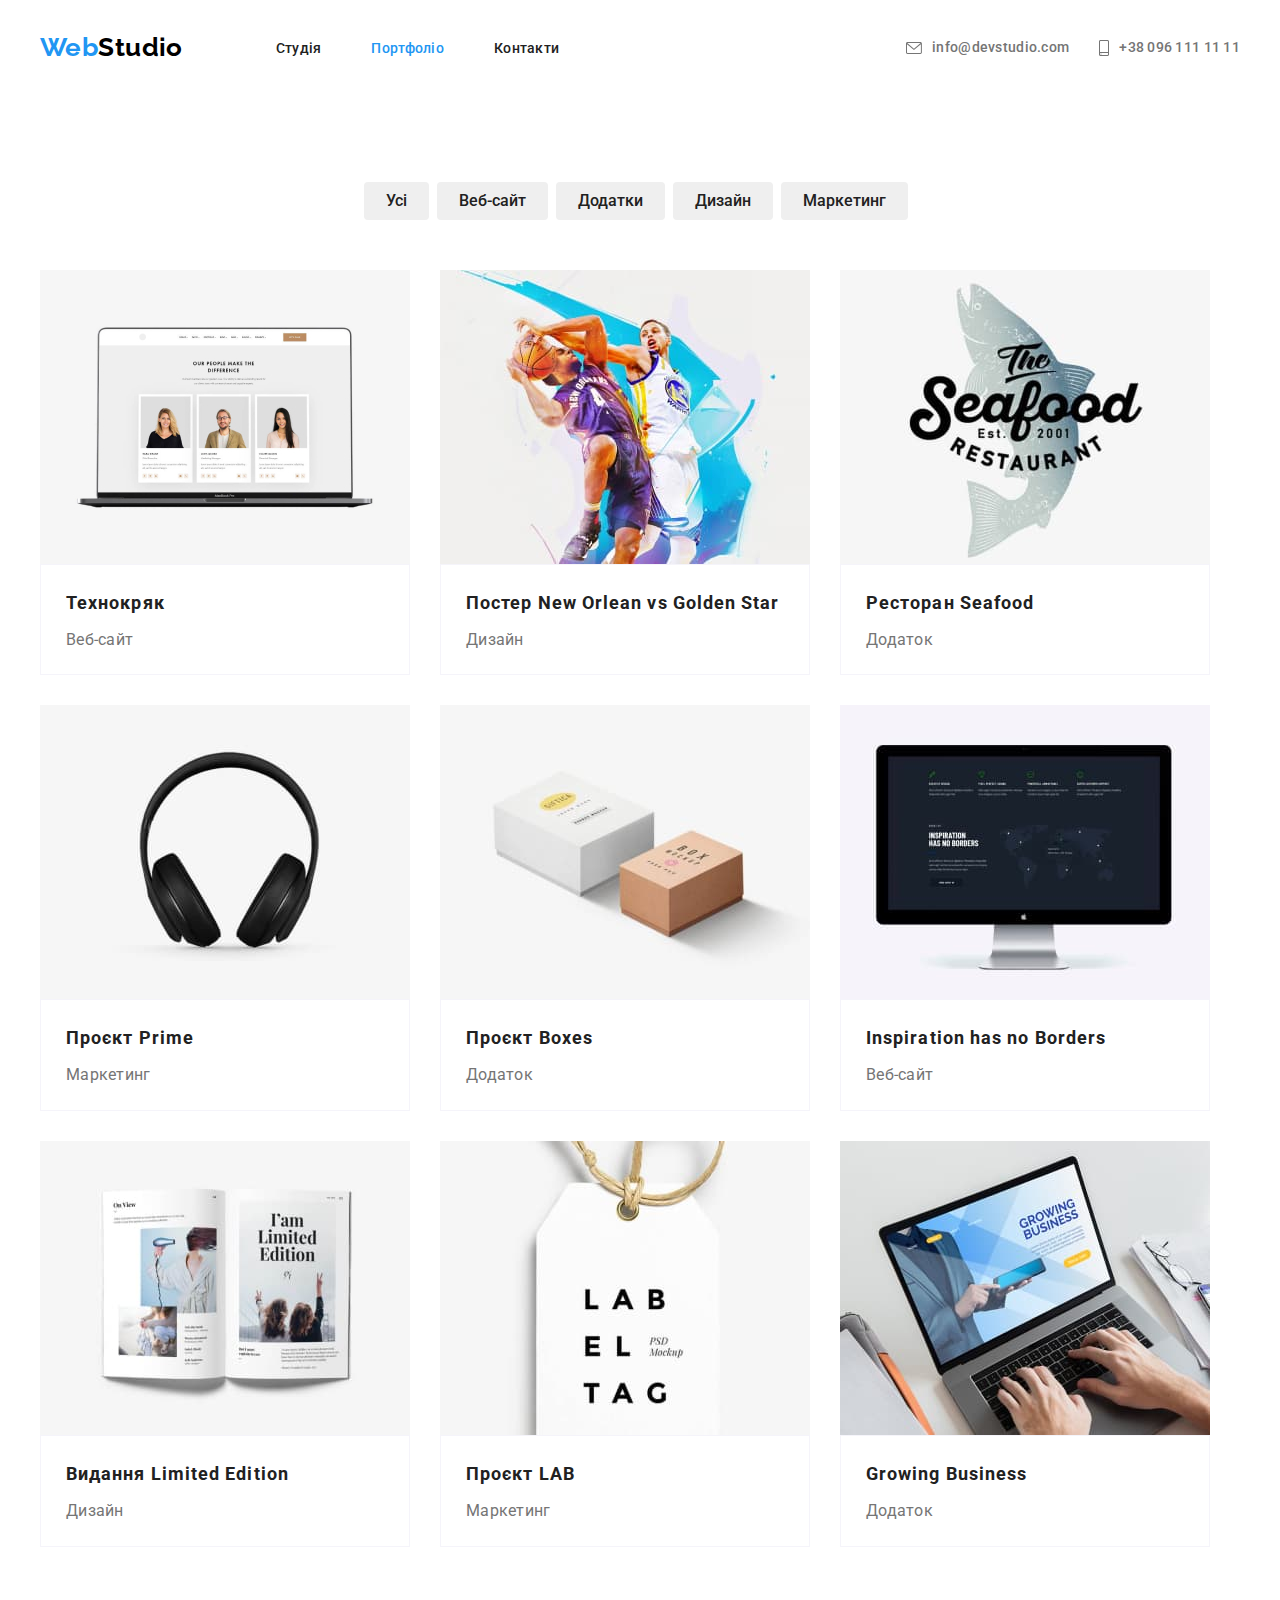
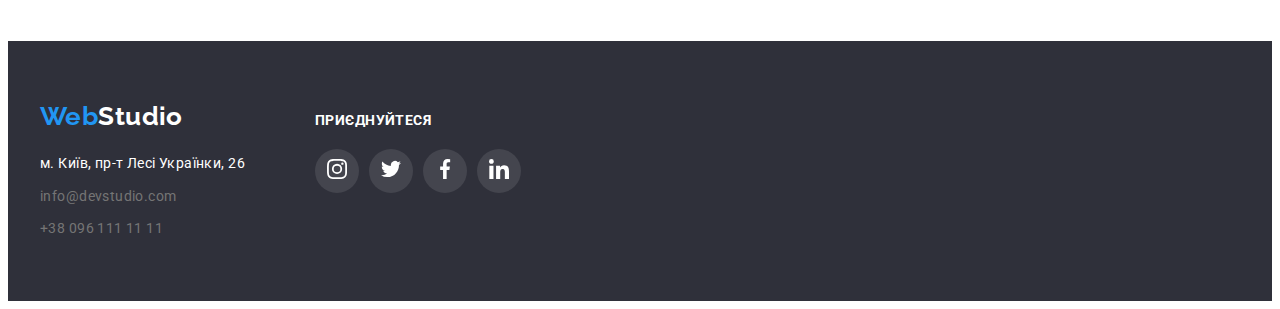
==== portfolio.html @ eb74b0ce "Initial commit" ====
<!DOCTYPE html>
<html lang="uk">
  <head>
    <meta charset="UTF-8" />
    <meta http-equiv="X-UA-Compatible" content="IE=edge" />
    <meta name="viewport" content="width=device-width, initial-scale=1.0" />
    <title>WebStudio</title>
    <link rel="preconnect" href="https://fonts.googleapis.com" />
    <link rel="preconnect" href="https://fonts.gstatic.com" crossorigin />
    <link
      href="https://fonts.googleapis.com/css2?family=Raleway:ital,wght@0,500;0,700;1,400&family=Roboto:wght@400;500;700&display=swap"
      rel="stylesheet"
    />
    <link
      rel="stylesheet"
      href="https://cdnjs.cloudflare.com/ajax/libs/modern-normalize/1.1.0/modern-normalize.min.css"
      integrity="sha512-wpPYUAdjBVSE4KJnH1VR1HeZfpl1ub8YT/NKx4PuQ5NmX2tKuGu6U/JRp5y+Y8XG2tV+wKQpNHVUX03MfMFn9Q=="
      crossorigin="anonymous"
      referrerpolicy="no-referrer"
    />
    <link rel="stylesheet" href="./css/style.css" />
  </head>
  <body>
    <!--SiteBar-->
    <header>
      <div class="header-container container">
        <a class="logo list" lang="en" href="/"
          ><span class="logoweb">Web</span>Studio</a
        >
        <nav>
          <ul class="heder-list list">
            <li>
              <a class="item link " href="./index.html">Студія</a>
            </li>
            <li>
              <a class="item link active" href="./portfolio.html">Портфоліо</a>
            </li>
            <li><a class="item link" href="/">Контакти</a></li>
          </ul>
        </nav>
        <div class="heder-list-con">
          <ul class="adres-headerr list">
            <li>
              <a class="list item" href="mailto:info@devstudio.com"
              >info@devstudio.com
              <svg class="icon-svg" width="16" height="12">
                <use
                  class="icon-posta"
                  href="./images/symbol-defs.svg#icon-envelope"
                ></use>
              </svg>
             </a>
            </li>
            <li>
              <a class="list item" href="tel:+380961111111"
              >+38 096 111 11 11
              <svg class="icon-svg" width="10" height="16">
                <use
                  class="icon-posta"
                  href="./images/symbol-defs.svg#icon-smartphone"
                ></use>
              </svg>
             </a
              >
            </li>
          </ul>
        </div>
      </div>
    </header>

    <!--All info + filtr-->

    <main>
      <section class=" section">
        <div class="container">
          <h1 class="filtr">filtr</h1>
          <ul class="button filtr-flex list">
            <li>
              <button class="botton-filtr" type="button">Усі</button>
            </li>
            <li>
              <button class="botton-filtr" type="button">Веб-сайт</button>
            </li>
            <li>
              <button class="botton-filtr" type="button">Додатки</button>
            </li>
            <li>
              <button class="botton-filtr" type="button">Дизайн</button>
            </li>
            <li>
              <button class="botton-filtr" type="button">Маркетинг</button>
            </li>
            </ul>
            </div>
            <!--Info block-->

            <div class="container">
              <ul class="menu card-set list">
                <li class="items">
                  <a class="link shadow" href="">
                      <img
                        src="./images/page2/page8.jpg"
                        alt="laptop"
                        width="370"
                        height="295"
                      />
                      <div class="text-div">
                        <h2 class="menu-h2">Технокряк</h2>
                        <p class="menu-p">Веб-сайт</p>
                </div>
              </a>
                </li>
                <li class="items ">
                  <a class="link shadow" href="">
                      <img
                        src="./images/page2/page1.jpg"
                        alt="bascetbal"
                        width="370"
                        height="295"
                      />
                      <div class="text-div">
                        <h2 class="menu-h2">
                          Постер New Orlean vs Golden Star
                        </h2>
                        <p class="menu-p">Дизайн</p>
                      </div>
                  </a>
                </li>
                <li class=" items">
                  <a class="link shadow" href="">
                      <img
                        src="./images/page2/page2.jpg"
                        alt="fishpage"
                        width="370"
                        height="295"
                      />
                      <div class="text-div">
                        <h2 class="menu-h2">Ресторан Seafood</h2>
                        <p class="menu-p">Додаток</p>
                      </div>
                  </a>
                </li>
                <li class=" items">

                  <a class="link shadow" href="">
                      <img
                        src="./images/page2/page3.jpg"
                        alt="lsten"
                        width="370"
                        height="295"
                      />
                      <div class="text-div">
                        <h2 class="menu-h2">Проєкт Prime</h2>
                        <p class="menu-p">Маркетинг</p>
                      </div>
                  </a>
                </li>
                <li class=" items">
                  <a class="link shadow" href="">
                      <img
                        src="./images/page2/page4.jpg"
                        alt="box"
                        width="370"
                        height="295"
                      />
                      <div class="text-div">
                        <h2 class="menu-h2">Проєкт Boxes</h2>
                        <p class="menu-p">Додаток</p>
                      </div>
                  </a>
                </li>
                <li class=" items">
                  <a class="link shadow" href="">
                      <img
                        src="./images/page2/page9.jpg"
                        alt="imac"
                        width="370"
                        height="295"
                      />
                      <div class="text-div">
                        <h2 class="menu-h2">Inspiration has no Borders</h2>
                        <p class="menu-p">Веб-сайт</p>
                      </div>
                  </a>
                </li>
                <li class=" items">
                  <a class="link shadow" href="">
                      <img
                        src="./images/page2/page5.jpg"
                        alt="book"
                        width="370"
                        height="295"
                      />
                      <div class="text-div">
                        <h2 class="menu-h2">Видання Limited Edition</h2>
                        <p class="menu-p">Дизайн</p>
                      </div>
                  </a>
                </li>
                <li class=" items">
                  <a class="link shadow" href="">
                      <img
                        src="./images/page2/page6.jpg"
                        alt="sale"
                        width="370"
                        height="295"
                      />
                      <div class="text-div">
                        <h2 class="menu-h2">Проєкт LAB</h2>
                        <p class="menu-p">Маркетинг</p>
                      </div>
                  </a>
                </li>
                <li class=" items">
                  <a class="link shadow" href="">
                      <img
                        src="./images/page2/page7.jpg"
                        alt="deloper"
                        width="370"
                        height="295"
                      />
                      <div class="text-div">
                        <h2 class="menu-h2">Growing Business</h2>
                        <p class="menu-p">Додаток</p>
                      </div>
                  </a>
                </li>
              </ul>
        </div>
      </section>
    </main>

    <!--adress footer-->

    <footer class="footer-all">
      <div class="container position-icon">
        <div class="fail">
          <a class="logo-footer list" lang="en" href="/">
          <span class="logoweb">Web</span>Studio</a>
          <address class="addres">
          <ul class="addres-ul list">
            <li>
              <a class="str list" href="https://goo.gl/maps/yThBwbWwu9JTvZc1A"
                >м. Київ, пр-т Лесі Українки, 26</a
              >
            </li>
            <li>
              <a class="adres-footer list" href="mailto:info@devstudio.com"
                >info@devstudio.com</a
              >
            </li>
            <li>
              <a class="adres-footer list" href="tel:+380961111111"
                >+38 096 111 11 11</a
              >
            </li>
            </ul>
      </address>
    </div>
          <div class="footer-icon">
            <p>ПРИЄДНУЙТЕСЯ</p>
            <ul class="icon-ul-f">
              <li class="icon-li-f">
                <a
                  class="icon-delp"
                  href=""
                  target="_blank"
                  rel="noopener noreferrer"
                  aria-label="instagram"
                >
                  <svg class="icon-soc-f" width="20" height="20">
                    <use
                      class="con"
                      href="./images/symbol-defs.svg#icon-instagram"
                    ></use>
                  </svg>
                </a>
              </li>
              <li class="icon-li-f">
                <a
                  class="icon-delp"
                  href=""
                  target="_blank"
                  rel="noopener noreferrer"
                  aria-label="instagram"
                >
                  <svg class="icon-soc-f" width="20" height="20">
                    <use
                      class="con"
                      href="./images/symbol-defs.svg#icon-twitter"
                    ></use>
                  </svg>
                </a>
              </li>
              <li class="icon-li-f">
                <a
                  class="icon-delp"
                  href=""
                  target="_blank"
                  rel="noopener noreferrer"
                  aria-label="instagram"
                >
                  <svg class="icon-soc-f" width="20" height="20">
                    <use
                      class="con"
                      href="./images/symbol-defs.svg#icon-facebook"
                    ></use>
                  </svg>
                </a>
              </li>
              <li class="icon-li-f">
                <a
                  class="icon-delp"
                  href=""
                  target="_blank"
                  rel="noopener noreferrer"
                  aria-label="instagram"
                >
                  <svg class="icon-soc-f" width="20" height="20">
                    <use
                      class="con"
                      href="./images/symbol-defs.svg#icon-in"
                    ></use>
                  </svg>
                </a>
              </li>
            </ul>
          </div>
      </div>
    </footer>
  </body>
</html>
---- css/style.css ----
:root {
    --brand-color:#212121;
    --bacraund-color-button:#2196F3;
    --p-color:#757575;
    --hero-white: #ffffff;
    --fon:#2F303A;
    --backraund-usteam: #F5F4FA;
    --icon: #AFB1B8;
    --bord: #ECECEC;
}

/* King tags */
body {
    color: var(--p-color);
    font-family: Roboto, sans-serif;
    letter-spacing: 0.03em;
    font-size: 14px;
    font-style: normal;
}


.section.reset { 
    padding-top: 0;
 } 

.resset-b {
    padding-bottom: 0;
}

.section {
    padding: 94px 0px;
}

.container {
    margin-left: auto;
    margin-right: auto;
    padding-left: 15px;
    padding-right: 15px;
    width: 1200px;
    /* outline: 2px solid tomato;  */
}

.list {
    text-decoration: none;
    list-style: none;
    color: currentColor;
}

/*  Reset */
h1, h2, h3, h4, h5, h6, p, ul {
    margin: 0;
    padding: 0;
}

img {
    display: block;
    max-width: 100%;
    height: auto;

}



/* LogoTipe (logo span) */

.logo {
    color: #000;
    font-family: 'Raleway';
    font-weight: 700;
    font-size: 26px;
    line-height: 1.2;

    margin-right: 93px;
    padding-top: 24px;
    padding-bottom: 25px;
    }

.logoweb {
    color: var(--bacraund-color-button);
}


/* Naw Header */

.header-container {
    display: flex;
    align-items: center;
}

.bord {
    border-bottom: 1px solid var(--bord);
}

.item {
    display: flex;
    padding-top: 32px;
    padding-bottom: 32px;
    gap: 10px;
    flex-direction: row-reverse;
    align-items: center;
}


.heder-list {
    display: flex;
    align-items: center;
    margin-top: 0;
    margin-bottom: 0;
    gap: 50px;
}

.heder-list-con {
    display: flex;
    align-items: center;
    margin-left: auto; 
}

.link {
    color: var(--brand-color);
    text-decoration:none;
    font-weight: 500;
    font-size: 14px;
    line-height: 16px;
    letter-spacing: 0.02em;
}

.active {
    color: var(--bacraund-color-button);
}

/* hover contacts */

.link:focus,
.link:hover {
    color: var(--bacraund-color-button);
}

/* icon nav */

.icon-svg {
    fill: currentColor;
}

/* /hover contacts */

.adres-headerr {
    display: flex;
    color: var(--p-color);
    font-weight: 500;
    line-height: 1.14;
    letter-spacing: 0.02em;
    gap: 30px;
    margin: 0;
    padding: 0;
}

.adres-headerr a:focus,
.adres-headerr a:hover {
    color: var(--bacraund-color-button)
}


/* Hero */

.hero {
    padding-top: 200px;
    padding-bottom: 200px;
    text-align: center;
    max-width: 1600px;
    margin-left: auto;
    margin-right: auto;


      background-image: linear-gradient(
        270deg, 
        rgba(47, 48, 58, 0.4), 
        rgba(47, 48, 58, 0.4)),
        url(../images/hero.jpg);
    background-color: var(--fon); 
    background-size: cover;
    background-position: center; 


}


.hero-text {
    text-transform: uppercase;
    font-style: normal;
    font-weight: 900;
    font-size: 44px;
    line-height: 1.36;
    text-align: center;
    letter-spacing: 0.06em;
    color: var(--hero-white);

    margin-left: auto;
    margin-right: auto;
    width: 696px;
}


/* Button all */

.hero-button {
    font-family: 'Roboto';
    cursor: pointer; 
    background: var(--bacraund-color-button);
    color: var(--hero-white);
    font-weight: 700;
    font-size: 16px;
    line-height: 1.8;

    min-height: 50px;
    border: 0;
    padding: 10px 32px;
    border-radius: 4px;
    box-shadow: 0px 4px 4px rgba(0, 0, 0, 0.15);
    margin-top: 30px;
}

.hero-button:focus,
.hero-button:hover {
    background-color: var(--hero-white);
    color: var(--bacraund-color-button);
}
/*  /Hero button  */



/* Button filtr */

.botton-filtr {
    font-family: 'Roboto';
    font-weight: 500;
    font-size: 16px;
    line-height: 1.6;
    color: var(--brand-color);
    text-align: center;
    border: 0;
    border-radius: 4px;
    display: block;
    padding: 6px 22px;
    margin-right: 8px;
}

.botton-filtr :last-child {
    margin-right: 0;
}


.botton-filtr:focus, 
.botton-filtr:hover {
    cursor: pointer;
    background-color: var(--bacraund-color-button);
    color: var(--hero-white);

    box-shadow: 0px 3px 1px rgba(0, 0, 0, 0.1), 0px 1px 2px rgba(0, 0, 0, 0.08), 0px 2px 2px rgba(0, 0, 0, 0.12);
}

.filtr-flex {
    display: flex;
    justify-content: center;
    flex-wrap: wrap;
    margin-bottom: 50px;
}

/* /Button filtr */

.visually-hidden {
    position: absolute;
    width: 1px;
    height: 1px;
    margin: -1px;
    border: 0;
    padding: 0;
    white-space: nowrap;
    clip-path: inset(100%);
    clip: rect(0 0 0 0);
    overflow: hidden;
  }


/* TEXT MAIN */

.progres {
    display: flex;
    gap: 30px;
}


.icon-us {
    display: flex;
    justify-content: center;
    height: 120px;
    background: #F5F4FA;
    border-radius: 4px; 
    align-items: center;
    margin-bottom: 30px;
}

.size-info {
    font-weight: 700;
    font-size: 14px;
    line-height: 1.4;
    text-transform: uppercase;
    color: var(--brand-color);

    margin-bottom: 10px;
}

.progres p {
    font-size: 14px;
    line-height: 1.7;
    letter-spacing: 0.03em;
    width: 270px;
}

/* Portfolio */

.us-work {
    font-weight: 700;
    font-size: 36px;
    line-height: 1.16;
    text-align: center;
    color: var(--brand-color);
    margin-bottom: 50px;
}



.img-work {
    display: flex;
    gap: 30px;
    margin: 0;
}



.us-team {
    display: flex;
    gap: 30px;
    background-color: var(--backraund-usteam);
}

.d-block > li {
    background-color: var(--hero-white);
    width: 270px;
    box-shadow: 0px 1px 3px rgba(0, 0, 0, 0.12), 0px 1px 1px rgba(0, 0, 0, 0.14), 0px 2px 1px rgba(0, 0, 0, 0.2);
    border-radius: 0px 0px 4px 4px;
}

.delopers {
    font-weight: 500;
    font-size: 16px;
    line-height: 1.18;
    color: var(--brand-color);

    margin-top: 30px;
    text-align: center;
    margin-bottom: 10px;
}

.delopers-p {
    font-size: 16px;
    line-height: 1.9;
    text-align: center;
    margin-bottom: 16px;
}

/* svg us company */
.icon-ul {
    display: flex;
    list-style: none;
    gap: 10px;
    justify-content: center;
    margin-bottom: 30px;
}

.icon-delp {
    color: var(--hero-white);
}


.icon-li:hover .icon-soc {
    fill: currentColor;
}

.icon-li:hover {
    background-color: var(--bacraund-color-button);
    border-radius: 50%;
}

.icon-li {
    display: flex;
    align-items: center;
    justify-content: center;
    width: 44px;
    height: 44px;

}

.icon-soc {
    fill: var(--icon);
}

/* /svg us company */


/* Clients */

.client {
    display: flex;
    list-style: none;
    gap: 30px;
    justify-content: center;
}

.icon-client-li {
    width: 170px;
    height: 92px;
}

.icon-client {
    display: flex;
    justify-content: center;
    align-items: center;
    border: 1px solid #AFB1B8;
    border-radius: 4px;
    width: 100%;
    height: 100%;
    cursor: pointer;
}

/* ico clients */
.icon-client:hover {
    border-color: var(--bacraund-color-button);
}

.icon-client:hover .icon-clt {
    fill: var(--bacraund-color-button);
    border-color: #2196F3;
}

.icon-clt {
    fill: var(--icon);
}



/* Button Filtr */


.botton-filtr {
    cursor: pointer;
}

.filtr {
    position: absolute;
    top: -9999px;
    left: -9999px;
     
}


/* Footer portfolio */

.logo-footer {
    color: var(--hero-white);
    font-family: 'Raleway';
    font-weight: 700;
    font-size: 26px;
    line-height: 1.2;
    height: 31px;
}

.adres-footer {
    color: var(--p-color);
    font-style: normal;
    font-weight: 400;
    font-size: 14px;
    line-height: 1.7;

}

.addres .addres-ul {
    margin-top: 20px;
    padding: 0;
}

.addres-ul li:not(:last-child) {
    margin-bottom: 9px;
}

.addres-ul :hover {
    color: var(--bacraund-color-button);
}

.str {
    color: var(--hero-white);
    font-style:normal;
    font-weight: 400;
    font-size: 14px;
    line-height: 1.7;
}

.footer-all {
    background-color: var(--fon);
    padding-top: 60px;
    padding-bottom: 60px;
}

.footer-icon p {
    font-weight: 700;
    font-size: 14px;
    line-height: 1.14;
    letter-spacing: 0.03em;
    text-transform: uppercase;

    color: var(--hero-white);
}

/* ico footer */

.position-icon {
     display: flex; 
}

.footer-icon {
    margin: 12px 0 0 70px;
}

.icon-ul-f {
    display: flex;
    list-style: none;
    gap: 10px;
    justify-content: center;
    margin-top: 20px;
}

.icon-li-f:hover .icon-soc {
    fill: currentColor;
}

.icon-li-f:hover {
    background-color: var(--bacraund-color-button);
    border-radius: 50%;
}

.icon-li-f {
    display: flex;
    align-items: center;
    justify-content: center;
    width: 44px;
    height: 44px;
    margin-bottom: 30px;
    background: rgba(255, 255, 255, 0.1);
    border-radius: 50%;
}

.icon-soc-f {
    fill: var(--hero-white);
}

/* /ico footer */

/* Cart Box */

.card-set {
    display: flex;
    flex-wrap: wrap;
    margin-bottom: -30px;
  }

 .items {
     /* flex-basis: calc(100% / 3);  */
    margin-right: 30px; 
    margin-bottom: 30px;
}

.items:nth-child(3n) {
    margin-right: 0;
}

.link-items:nth-last-child(-n + 3) {
    margin-bottom: 0;
  }

.shadow:hover {
    display: block;
    border: 1px var(--hero-white);
    border-radius: 4px;
    box-shadow: 0px 1px 1px rgba(0, 0, 0, 0.12), 0px 4px 4px rgba(0, 0, 0, 0.06), 1px 4px 6px rgba(0, 0, 0, 0.16);
} 


.menu-h2 {
    font-style: normal;
    font-weight: 700;
    font-size: 18px;
    line-height: 2; 
    letter-spacing: 0.06em;  
    color: var(--brand-color);

    margin-bottom: 4px;
  }

.menu-p {
    font-family: 'Roboto';
    font-style: normal;
    font-weight: 400;
    font-size: 16px;
    line-height: 1.85;
    color: var(--p-color);
    text-decoration:none;
}

.text-div {
    padding: 20px 25px;
    border: 1px solid var(--backraund-usteam);
    
}
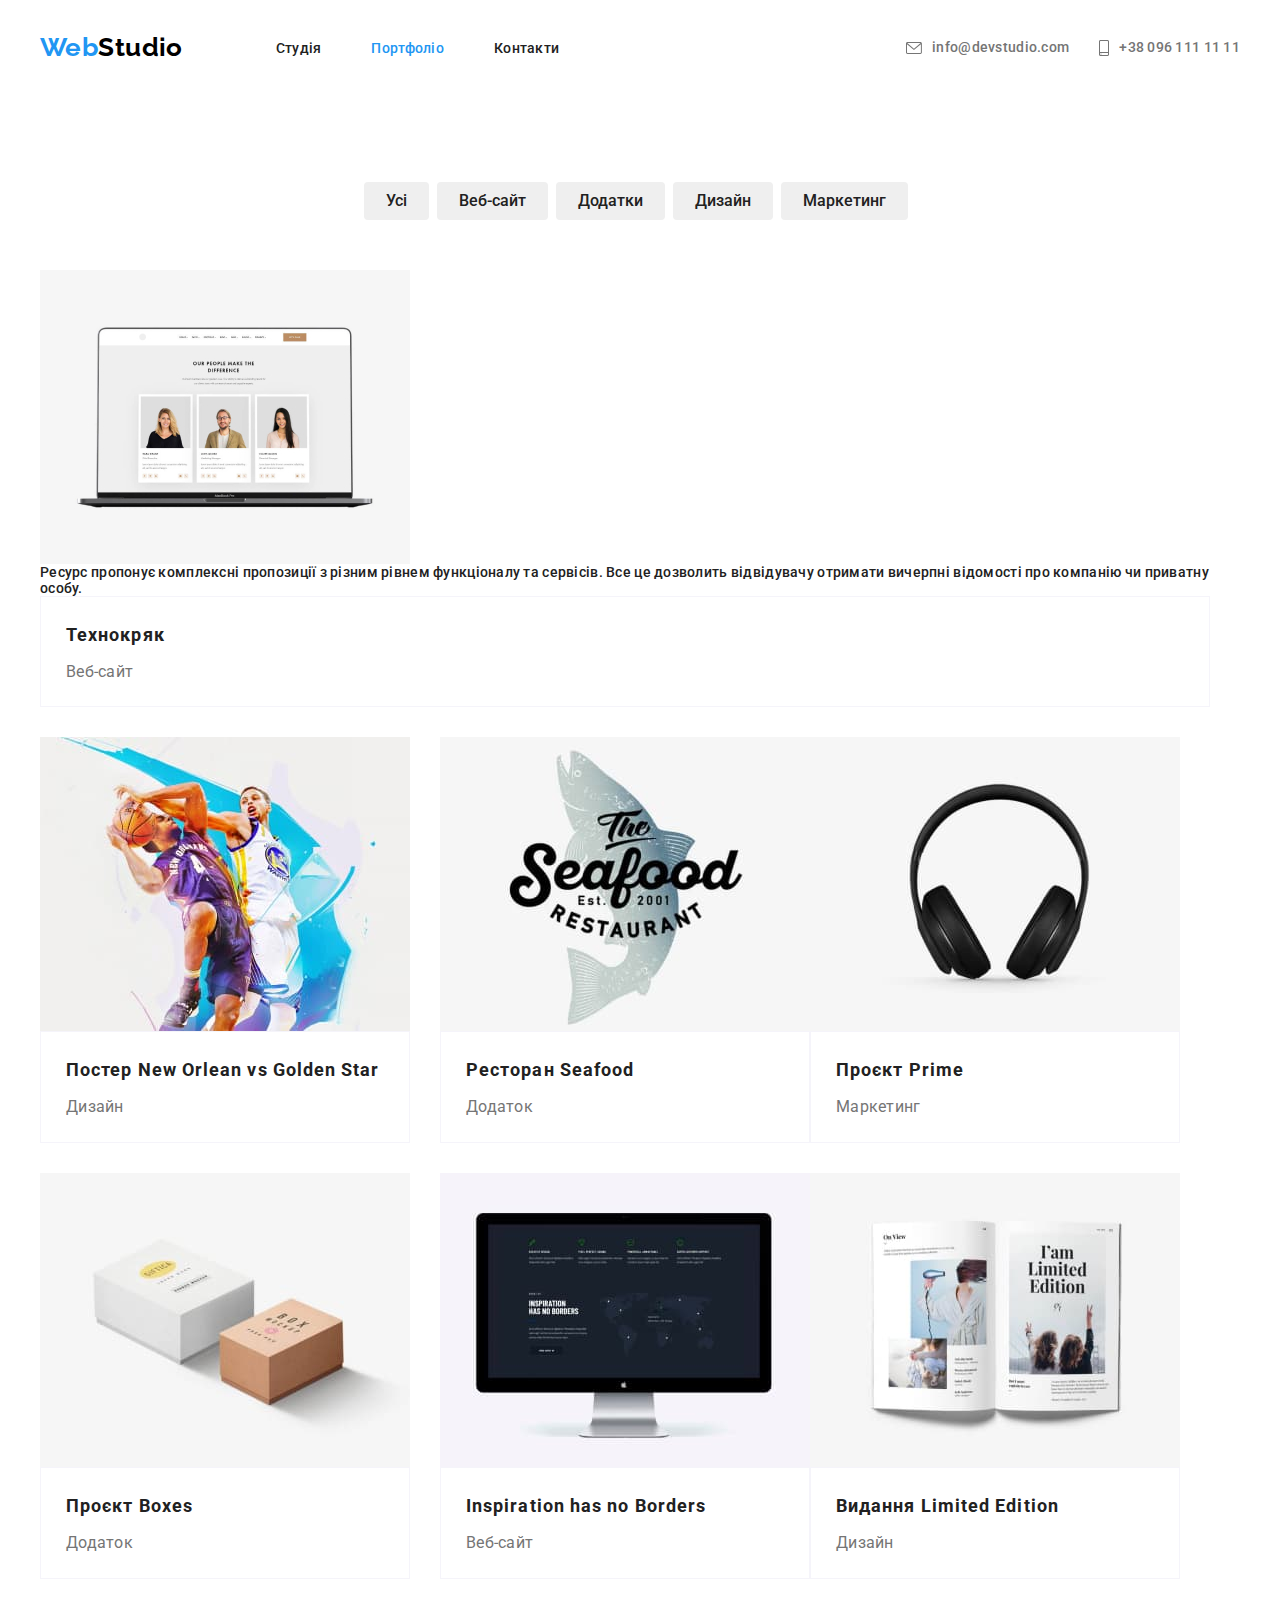
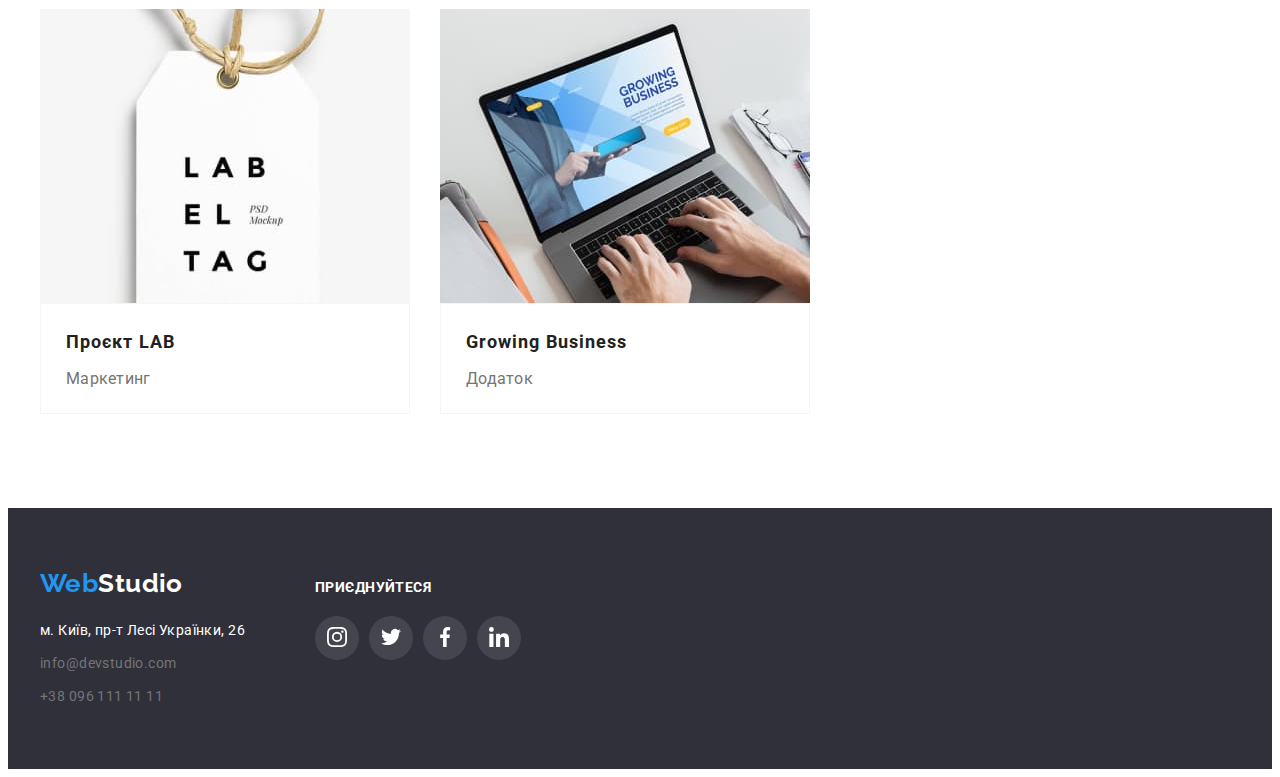
==== commit 1d3c0e3d: "items-info" ====
--- a/portfolio.html
+++ b/portfolio.html
@@ -104,6 +104,9 @@
                         width="370"
                         height="295"
                       />
+                      <div class="items-info">
+                        <p>Ресурс пропонує комплексні пропозиції з різним рівнем функціоналу та сервісів. Все це дозволить відвідувачу отримати вичерпні відомості про компанію чи приватну особу.</p>
+                      </div>
                       <div class="text-div">
                         <h2 class="menu-h2">Технокряк</h2>
                         <p class="menu-p">Веб-сайт</p>
--- a/css/style.css
+++ b/css/style.css
@@ -7,6 +7,7 @@
     --backraund-usteam: #F5F4FA;
     --icon: #AFB1B8;
     --bord: #ECECEC;
+    --cubic: cubic-bezier(0.4, 0, 0.2, 1);
 }
 
 /* King tags */
@@ -217,12 +218,19 @@
     border-radius: 4px;
     box-shadow: 0px 4px 4px rgba(0, 0, 0, 0.15);
     margin-top: 30px;
+
+    transition-property: background-color;
+    transition-duration: 250ms;
+    transition-timing-function: var(--cubic);
 }
 
 .hero-button:focus,
 .hero-button:hover {
+
     background-color: var(--hero-white);
     color: var(--bacraund-color-button);
+
+    
 }
 /*  /Hero button  */
 
@@ -622,6 +630,63 @@
 }
 
 
-
-
-
+/* Modal Window */
+
+.backdrop {
+    position: fixed;
+    top: 0;
+    left: 0;
+
+    z-index: 100;
+    width: 100%;
+    height: 100%;
+    background-color: rgba(0, 0, 0, 0.5);
+
+    transition: visibilyty 1000ms, opacity 1000ms;
+}
+
+
+.modal {
+    width: 528px;
+    height: 581px;
+    background-color: var(--hero-white);
+    box-shadow: 0px 1px 3px rgba(0, 0, 0, 0.12), 0px 1px 1px rgba(0, 0, 0, 0.14), 0px 2px 1px rgba(0, 0, 0, 0.2);
+    border-radius: 4px;
+
+    position: absolute;
+    top: 50%;
+    left: 50%;
+    transform: translate(-50%, -50%);
+}
+
+.modal-btn {
+    position: absolute;
+    
+    font-size: 20px;
+
+    display: flex;
+    align-items: center;
+    justify-content: center;
+
+    width: 30px;
+    height: 30px;
+    border-radius: 50%;
+
+    background: #FFFFFF;
+    border: 1px solid rgba(0, 0, 0, 0.1);
+
+    padding: 0;
+
+    top: 8px;
+    right: 8px;
+
+    cursor: pointer;
+}
+
+.backdrop.is-hidden {
+    opacity: 0;
+    pointer-events: none;
+    visibility: hidden;
+
+    
+}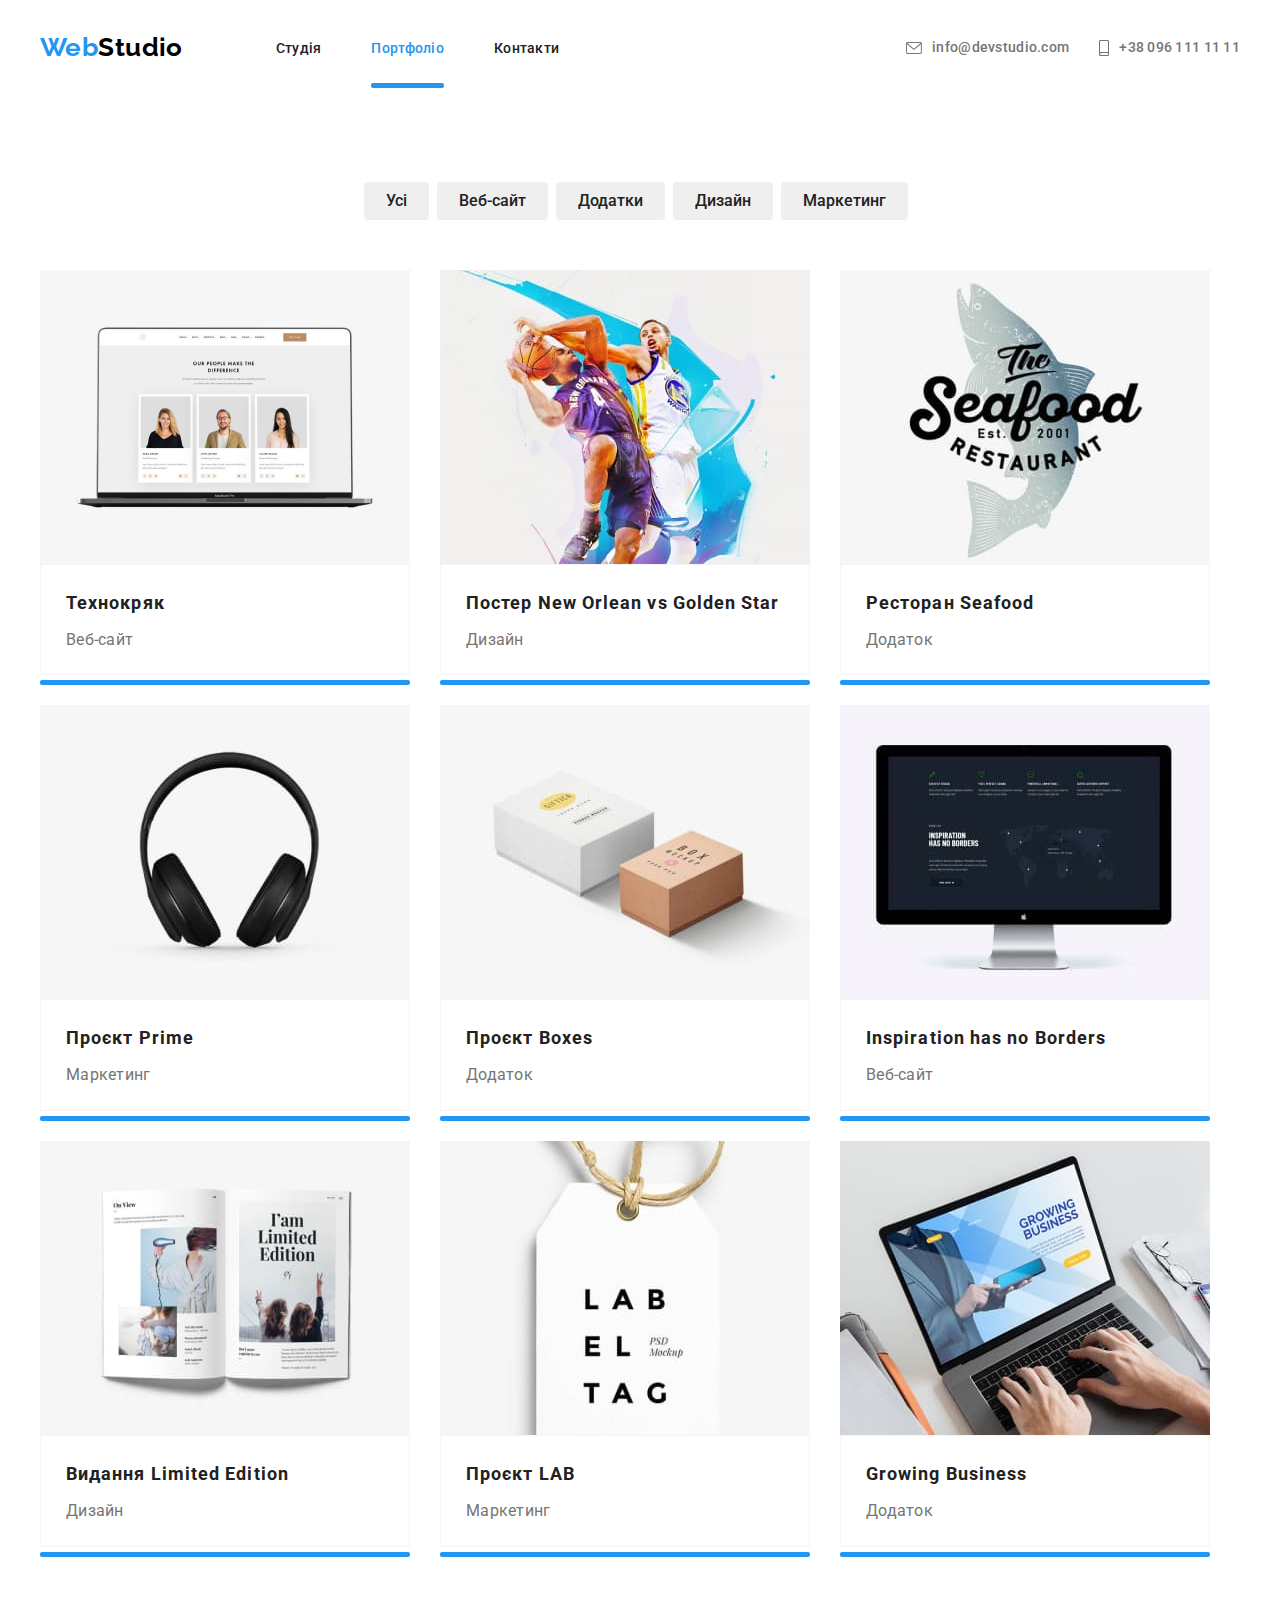
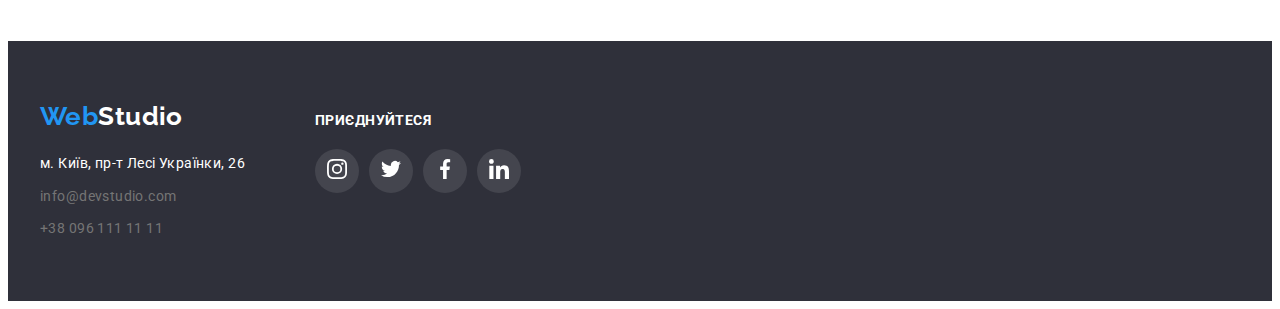
==== commit 5144d735: "asd" ====
--- a/portfolio.html
+++ b/portfolio.html
@@ -104,9 +104,7 @@
                         width="370"
                         height="295"
                       />
-                      <div class="items-info">
-                        <p>Ресурс пропонує комплексні пропозиції з різним рівнем функціоналу та сервісів. Все це дозволить відвідувачу отримати вичерпні відомості про компанію чи приватну особу.</p>
-                      </div>
+                     
                       <div class="text-div">
                         <h2 class="menu-h2">Технокряк</h2>
                         <p class="menu-p">Веб-сайт</p>
--- a/css/style.css
+++ b/css/style.css
@@ -108,6 +108,7 @@
     margin-top: 0;
     margin-bottom: 0;
     gap: 50px;
+
 }
 
 .heder-list-con {
@@ -123,10 +124,49 @@
     font-size: 14px;
     line-height: 16px;
     letter-spacing: 0.02em;
+
+    position: relative;
+
+    overflow: hidden;
 }
 
 .active {
     color: var(--bacraund-color-button);
+    position: relative;
+
+}
+
+.active::before {
+    position: absolute;
+    content: '';
+    width: 100%;
+    height: 5px;
+    background-color: var(--bacraund-color-button);
+    border-radius: 2px;
+
+    left: 0px;
+    bottom: 0px;
+    outline: 2px tomato;
+}
+
+.link::after  {
+    position: absolute;
+    content: '';
+    display: block;
+    width: 100%;
+    height: 5px;
+    background-color: var(--bacraund-color-button);
+
+    border-radius: 2px;
+    bottom: 0px;
+
+    transform: translateY(10px);
+    transition: transform 250ms var(--cubic);
+
+}
+
+.link:hover::after {
+    transform: translateY(0px);
 }
 
 /* hover contacts */
@@ -335,7 +375,42 @@
     margin-bottom: 50px;
 }
 
-
+.us-work-animation p {
+
+    font-weight: 700;
+    font-size: 14px;
+    line-height: 1.1;
+    text-align: center;
+    letter-spacing: 0.03em;
+    text-transform: uppercase;
+    color: var(--hero-white);
+
+}
+
+
+.us-work-animation {
+    outline: 2px solid green;
+    content: '';
+    width: 100%;
+    height: 70px;
+    position: absolute;
+    background-color: var(--brand-color);
+
+    left: 0;
+    bottom: 0;
+    transform: translateY(100px);
+    transition: transform 250ms var(--cubic);
+}
+
+.us-animation:hover {
+    outline: 10px solid green;
+    transform: translateY(0px);
+
+}
+
+.us-animation {
+    position: relative;
+}
 
 .img-work {
     display: flex;
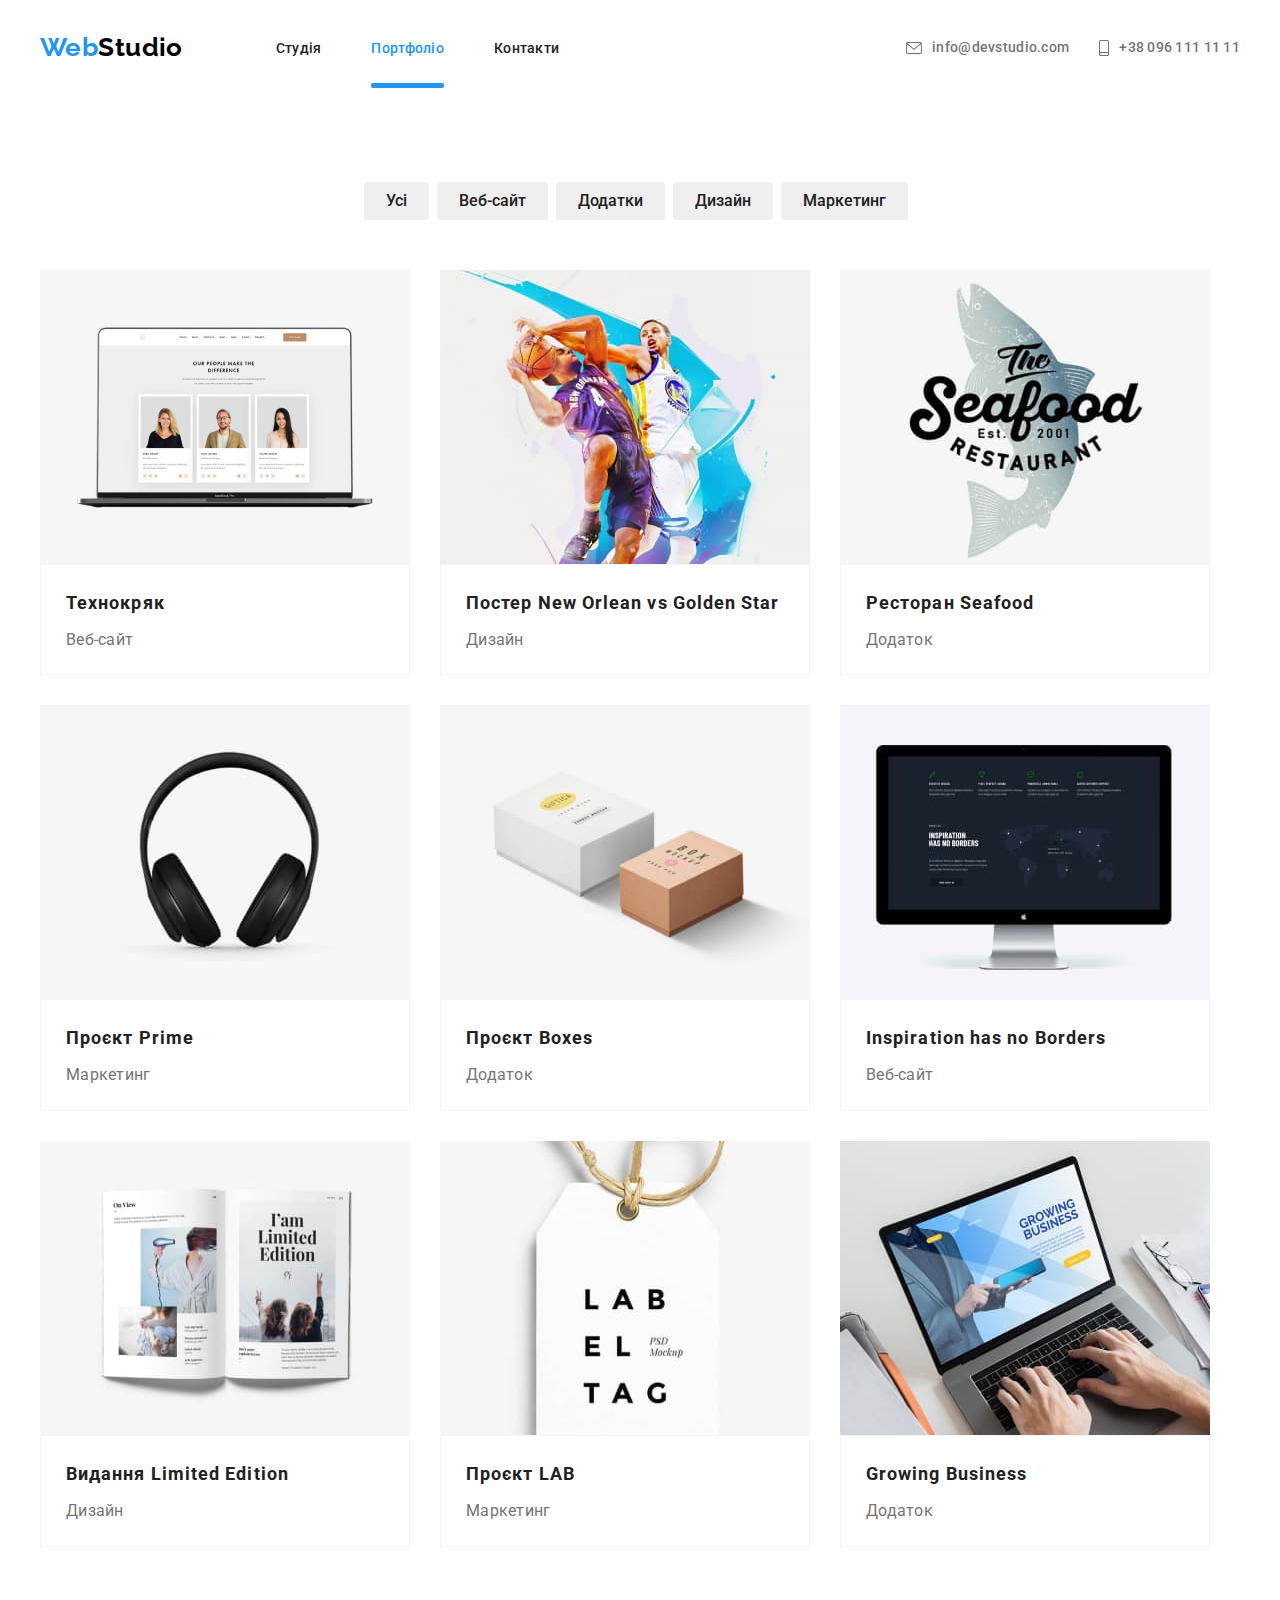
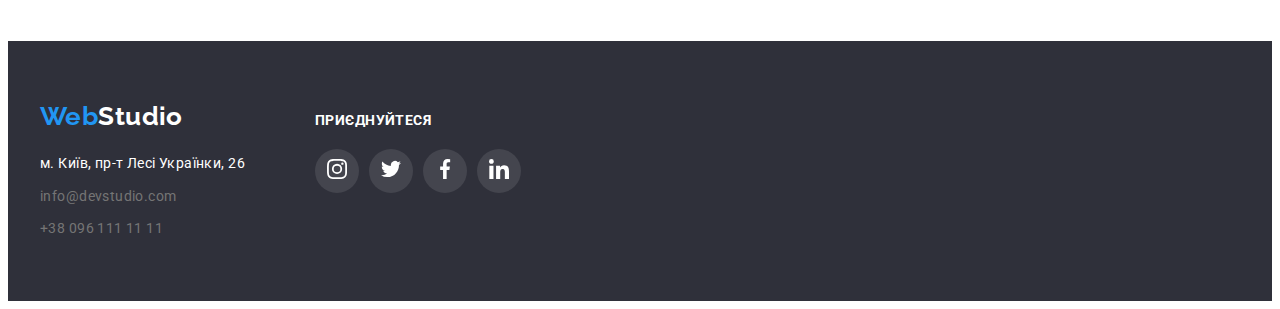
==== commit 449df854: "the end 05" ====
--- a/portfolio.html
+++ b/portfolio.html
@@ -97,14 +97,19 @@
             <div class="container">
               <ul class="menu card-set list">
                 <li class="items">
-                  <a class="link shadow" href="">
+                  <a class="links shadow" href="">
+                    <div class="open">
                       <img
                         src="./images/page2/page8.jpg"
                         alt="laptop"
                         width="370"
                         height="295"
                       />
-                     
+                     <div class="open-p">
+                      <p>Ресурс пропонує комплексні пропозиції з різним рівнем функціоналу та сервісів. 
+                        Все це дозволить відвідувачу отримати вичерпні відомості про компанію чи приватну особу.</p>
+                     </div>
+                    </div>
                       <div class="text-div">
                         <h2 class="menu-h2">Технокряк</h2>
                         <p class="menu-p">Веб-сайт</p>
@@ -112,13 +117,19 @@
               </a>
                 </li>
                 <li class="items ">
-                  <a class="link shadow" href="">
+                  <a class="links shadow" href="">
+                    <div class="open">
                       <img
                         src="./images/page2/page1.jpg"
                         alt="bascetbal"
                         width="370"
                         height="295"
                       />
+                      <div class="open-p">
+                        <p>Ресурс пропонує комплексні пропозиції з різним рівнем функціоналу та сервісів. 
+                          Все це дозволить відвідувачу отримати вичерпні відомості про компанію чи приватну особу.</p>
+                       </div>
+                      </div>
                       <div class="text-div">
                         <h2 class="menu-h2">
                           Постер New Orlean vs Golden Star
@@ -128,13 +139,19 @@
                   </a>
                 </li>
                 <li class=" items">
-                  <a class="link shadow" href="">
+                  <a class="links shadow" href="">
+                    <div class="open">
                       <img
                         src="./images/page2/page2.jpg"
                         alt="fishpage"
                         width="370"
                         height="295"
                       />
+                      <div class="open-p">
+                        <p>Ресурс пропонує комплексні пропозиції з різним рівнем функціоналу та сервісів. 
+                          Все це дозволить відвідувачу отримати вичерпні відомості про компанію чи приватну особу.</p>
+                       </div>
+                      </div>
                       <div class="text-div">
                         <h2 class="menu-h2">Ресторан Seafood</h2>
                         <p class="menu-p">Додаток</p>
@@ -143,13 +160,19 @@
                 </li>
                 <li class=" items">
 
-                  <a class="link shadow" href="">
+                  <a class="links shadow" href="">
+                    <div class="open">
                       <img
                         src="./images/page2/page3.jpg"
                         alt="lsten"
                         width="370"
                         height="295"
                       />
+                      <div class="open-p">
+                        <p>Ресурс пропонує комплексні пропозиції з різним рівнем функціоналу та сервісів. 
+                          Все це дозволить відвідувачу отримати вичерпні відомості про компанію чи приватну особу.</p>
+                       </div>
+                      </div>
                       <div class="text-div">
                         <h2 class="menu-h2">Проєкт Prime</h2>
                         <p class="menu-p">Маркетинг</p>
@@ -157,13 +180,19 @@
                   </a>
                 </li>
                 <li class=" items">
-                  <a class="link shadow" href="">
+                  <a class="links shadow" href="">
+                    <div class="open">
                       <img
                         src="./images/page2/page4.jpg"
                         alt="box"
                         width="370"
                         height="295"
                       />
+                      <div class="open-p">
+                        <p>Ресурс пропонує комплексні пропозиції з різним рівнем функціоналу та сервісів. 
+                          Все це дозволить відвідувачу отримати вичерпні відомості про компанію чи приватну особу.</p>
+                       </div>
+                      </div>
                       <div class="text-div">
                         <h2 class="menu-h2">Проєкт Boxes</h2>
                         <p class="menu-p">Додаток</p>
@@ -171,13 +200,19 @@
                   </a>
                 </li>
                 <li class=" items">
-                  <a class="link shadow" href="">
+                  <a class="links shadow" href="">
+                    <div class="open">
                       <img
                         src="./images/page2/page9.jpg"
                         alt="imac"
                         width="370"
                         height="295"
                       />
+                      <div class="open-p">
+                        <p>Ресурс пропонує комплексні пропозиції з різним рівнем функціоналу та сервісів. 
+                          Все це дозволить відвідувачу отримати вичерпні відомості про компанію чи приватну особу.</p>
+                       </div>
+                      </div>
                       <div class="text-div">
                         <h2 class="menu-h2">Inspiration has no Borders</h2>
                         <p class="menu-p">Веб-сайт</p>
@@ -185,13 +220,19 @@
                   </a>
                 </li>
                 <li class=" items">
-                  <a class="link shadow" href="">
+                  <a class="links shadow" href="">
+                    <div class="open">
                       <img
                         src="./images/page2/page5.jpg"
                         alt="book"
                         width="370"
                         height="295"
                       />
+                      <div class="open-p">
+                        <p>Ресурс пропонує комплексні пропозиції з різним рівнем функціоналу та сервісів. 
+                          Все це дозволить відвідувачу отримати вичерпні відомості про компанію чи приватну особу.</p>
+                       </div>
+                      </div>
                       <div class="text-div">
                         <h2 class="menu-h2">Видання Limited Edition</h2>
                         <p class="menu-p">Дизайн</p>
@@ -199,13 +240,19 @@
                   </a>
                 </li>
                 <li class=" items">
-                  <a class="link shadow" href="">
+                  <a class="links shadow" href="">
+                    <div class="open">
                       <img
                         src="./images/page2/page6.jpg"
                         alt="sale"
                         width="370"
                         height="295"
                       />
+                      <div class="open-p">
+                        <p>Ресурс пропонує комплексні пропозиції з різним рівнем функціоналу та сервісів. 
+                          Все це дозволить відвідувачу отримати вичерпні відомості про компанію чи приватну особу.</p>
+                       </div>
+                      </div>
                       <div class="text-div">
                         <h2 class="menu-h2">Проєкт LAB</h2>
                         <p class="menu-p">Маркетинг</p>
@@ -213,13 +260,19 @@
                   </a>
                 </li>
                 <li class=" items">
-                  <a class="link shadow" href="">
+                  <a class="links shadow" href="">
+                    <div class="open">
                       <img
                         src="./images/page2/page7.jpg"
                         alt="deloper"
                         width="370"
                         height="295"
                       />
+                      <div class="open-p">
+                        <p>Ресурс пропонує комплексні пропозиції з різним рівнем функціоналу та сервісів. 
+                          Все це дозволить відвідувачу отримати вичерпні відомості про компанію чи приватну особу.</p>
+                       </div>
+                      </div>
                       <div class="text-div">
                         <h2 class="menu-h2">Growing Business</h2>
                         <p class="menu-p">Додаток</p>
--- a/css/style.css
+++ b/css/style.css
@@ -102,6 +102,8 @@
 }
 
 
+
+
 .heder-list {
     display: flex;
     align-items: center;
@@ -115,6 +117,16 @@
     display: flex;
     align-items: center;
     margin-left: auto; 
+}
+
+.links {
+    color: var(--brand-color);
+    text-decoration:none;
+    font-weight: 500;
+    font-size: 14px;
+    line-height: 16px;
+    letter-spacing: 0.02em;
+
 }
 
 .link {
@@ -126,7 +138,6 @@
     letter-spacing: 0.02em;
 
     position: relative;
-
     overflow: hidden;
 }
 
@@ -174,6 +185,7 @@
 .link:focus,
 .link:hover {
     color: var(--bacraund-color-button);
+    transition: color 250ms var(--cubic);
 }
 
 /* icon nav */
@@ -197,7 +209,8 @@
 
 .adres-headerr a:focus,
 .adres-headerr a:hover {
-    color: var(--bacraund-color-button)
+    color: var(--bacraund-color-button);
+    transition: color 250ms var(--cubic);
 }
 
 
@@ -290,6 +303,8 @@
     display: block;
     padding: 6px 22px;
     margin-right: 8px;
+
+
 }
 
 .botton-filtr :last-child {
@@ -304,6 +319,8 @@
     color: var(--hero-white);
 
     box-shadow: 0px 3px 1px rgba(0, 0, 0, 0.1), 0px 1px 2px rgba(0, 0, 0, 0.08), 0px 2px 2px rgba(0, 0, 0, 0.12);
+
+    transition: background-color 250ms var(--cubic), box-shadow 250ms var(--cubic);
 }
 
 .filtr-flex {
@@ -375,8 +392,8 @@
     margin-bottom: 50px;
 }
 
-.us-work-animation p {
-
+.us-work-animation p{
+    color: #2196F3;
     font-weight: 700;
     font-size: 14px;
     line-height: 1.1;
@@ -385,16 +402,20 @@
     text-transform: uppercase;
     color: var(--hero-white);
 
+
+    position: absolute;
+    left: 50%;
+    top: 50%;
+    transform: translate(-50%, -50%);
 }
 
 
 .us-work-animation {
-    outline: 2px solid green;
     content: '';
     width: 100%;
     height: 70px;
     position: absolute;
-    background-color: var(--brand-color);
+    background-color: rgba(47, 48, 58, 0.8);;
 
     left: 0;
     bottom: 0;
@@ -402,14 +423,14 @@
     transition: transform 250ms var(--cubic);
 }
 
-.us-animation:hover {
-    outline: 10px solid green;
+.us-animation:hover .us-work-animation {
     transform: translateY(0px);
 
 }
 
 .us-animation {
     position: relative;
+    overflow: hidden;
 }
 
 .img-work {
@@ -458,21 +479,26 @@
     gap: 10px;
     justify-content: center;
     margin-bottom: 30px;
+
+    
 }
 
 .icon-delp {
     color: var(--hero-white);
+
+
+    z-index: 11111;
+
 }
 
 
 .icon-li:hover .icon-soc {
     fill: currentColor;
-}
-
-.icon-li:hover {
-    background-color: var(--bacraund-color-button);
-    border-radius: 50%;
-}
+
+    
+}
+
+
 
 .icon-li {
     display: flex;
@@ -480,12 +506,29 @@
     justify-content: center;
     width: 44px;
     height: 44px;
-
-}
+    border-radius: 50%;
+    position: relative;
+
+    transition: background-color 250ms var(--cubic);
+
+}
+
+.icon-li {
+
+}
+
+.icon-li:hover {
+    background-color: var(--bacraund-color-button);
+    border-radius: 50%;
+
+} 
+
 
 .icon-soc {
     fill: var(--icon);
 }
+
+
 
 /* /svg us company */
 
@@ -513,20 +556,20 @@
     width: 100%;
     height: 100%;
     cursor: pointer;
+    content: '';
+    color: var(--icon);
+    
+    transition: color 250ms var(--cubic), border 250ms var(--cubic);
 }
 
 /* ico clients */
 .icon-client:hover {
     border-color: var(--bacraund-color-button);
-}
-
-.icon-client:hover .icon-clt {
-    fill: var(--bacraund-color-button);
-    border-color: #2196F3;
+    color: var(--bacraund-color-button);
 }
 
 .icon-clt {
-    fill: var(--icon);
+    fill: currentColor;
 }
 
 
@@ -577,6 +620,7 @@
 
 .addres-ul :hover {
     color: var(--bacraund-color-button);
+    transition: color 250ms var(--cubic);
 }
 
 .str {
@@ -628,6 +672,7 @@
 .icon-li-f:hover {
     background-color: var(--bacraund-color-button);
     border-radius: 50%;
+    transition: background-color 250ms var(--cubic);
 }
 
 .icon-li-f {
@@ -668,6 +713,7 @@
 .link-items:nth-last-child(-n + 3) {
     margin-bottom: 0;
   }
+
 
 .shadow:hover {
     display: block;
@@ -704,6 +750,47 @@
     
 }
 
+.open {
+    overflow: hidden;
+    position: relative;
+}
+
+.open-p p {
+    color: var(--hero-white);
+    font-style: normal;
+    font-weight: 400;
+    font-size: 18px;
+    line-height: 28px;
+    letter-spacing: 0.03em;
+    padding: 63px 24px 63px 24px;
+}
+
+.open-p {
+    display: block;
+    position: absolute;
+    background-color: rgba(33, 150, 243, 0.9);
+    width: 100%;
+    height: 294px;
+    top: 0;
+    
+
+    transform: translateY(100%);
+    transition: transform 250ms var(--cubic);
+}
+
+.shadow:hover .open-p {
+    transform: translateY(0%);
+}
+
+.text-div::after {
+    position: absolute;
+    display: block;
+    background-color: #000;
+    width: 100%;
+    height: 100%;
+    left: 0;
+    top: 0;
+}
 
 /* Modal Window */
 
@@ -715,9 +802,16 @@
     z-index: 100;
     width: 100%;
     height: 100%;
-    background-color: rgba(0, 0, 0, 0.5);
-
-    transition: visibilyty 1000ms, opacity 1000ms;
+    background-color: rgba(0, 0, 0, 0.2);
+
+    transition: opacity 1000ms var(--cubic), visibility 1000ms var(--cubic);
+}
+
+.backdrop.is-hidden {
+    opacity: 0;
+    pointer-events: none;
+    visibility: hidden;
+
 }
 
 
@@ -732,6 +826,7 @@
     top: 50%;
     left: 50%;
     transform: translate(-50%, -50%);
+    
 }
 
 .modal-btn {
@@ -758,10 +853,3 @@
     cursor: pointer;
 }
 
-.backdrop.is-hidden {
-    opacity: 0;
-    pointer-events: none;
-    visibility: hidden;
-
-    
-}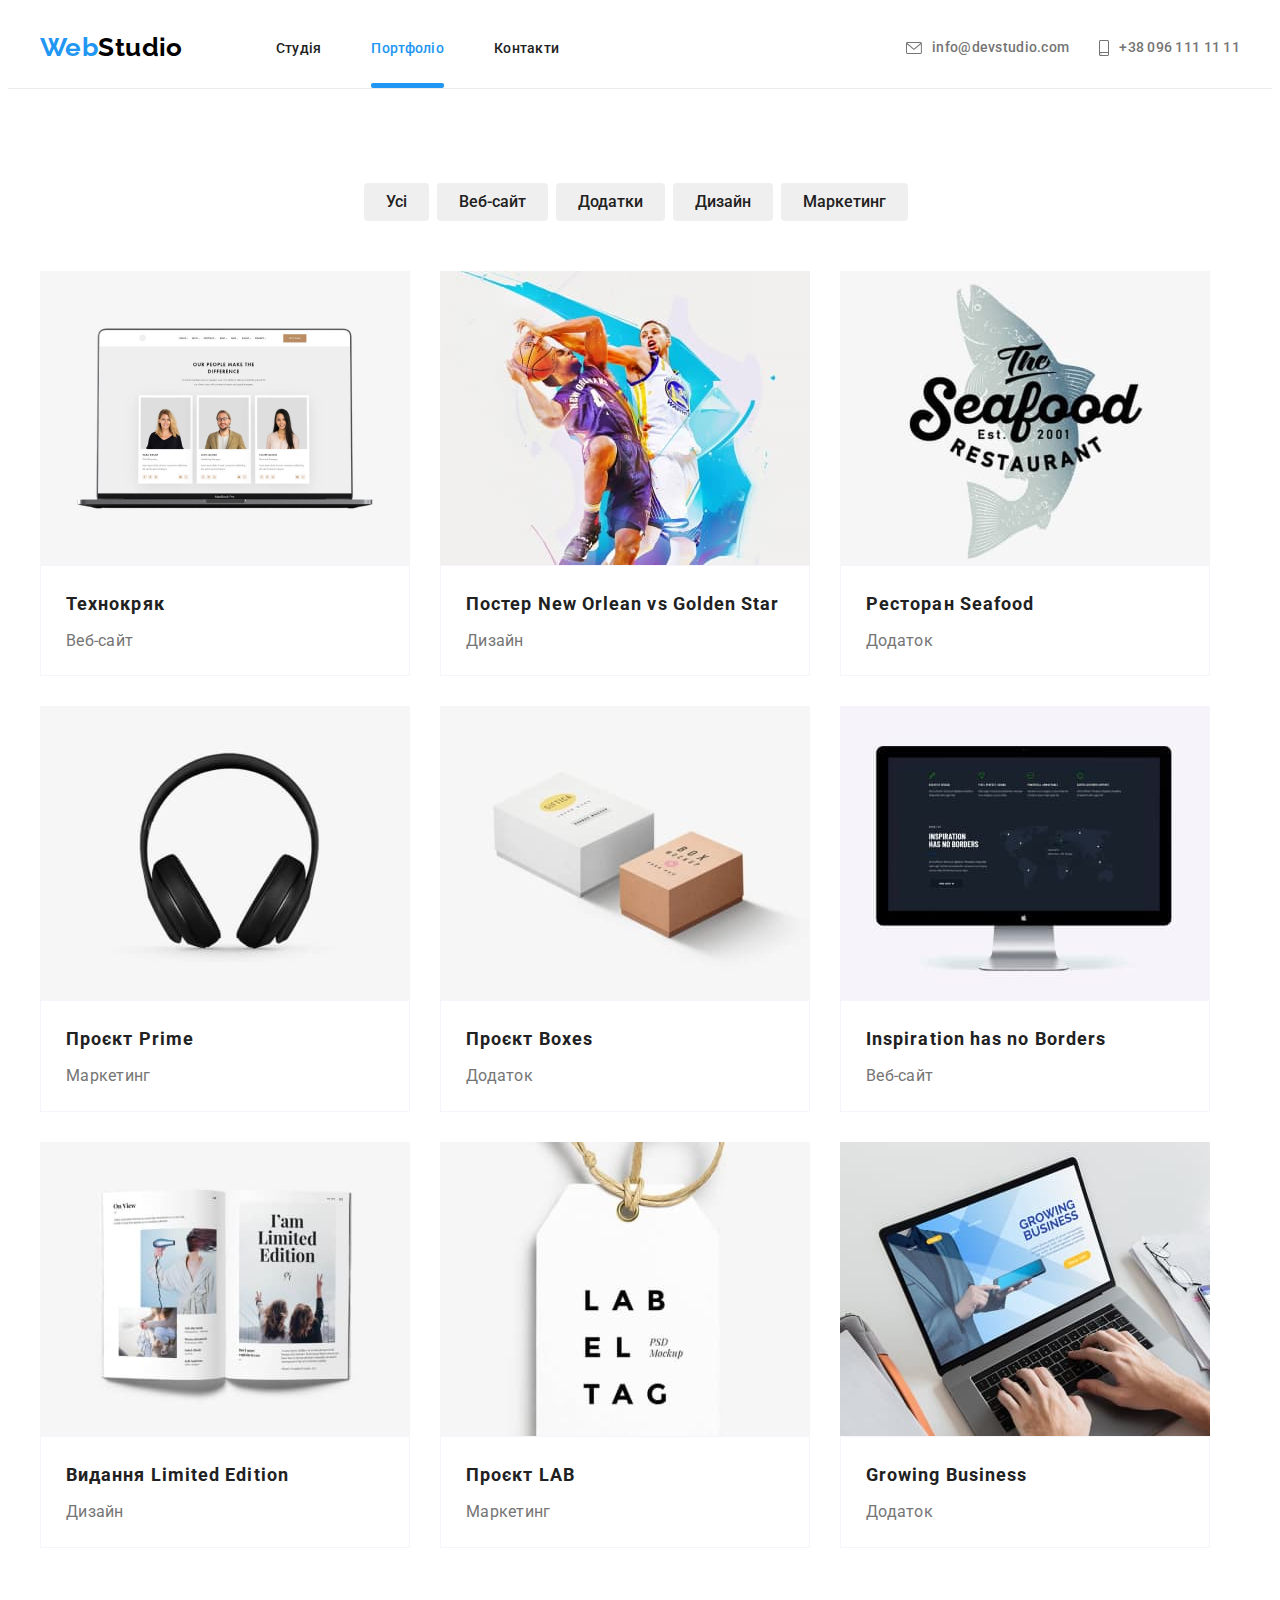
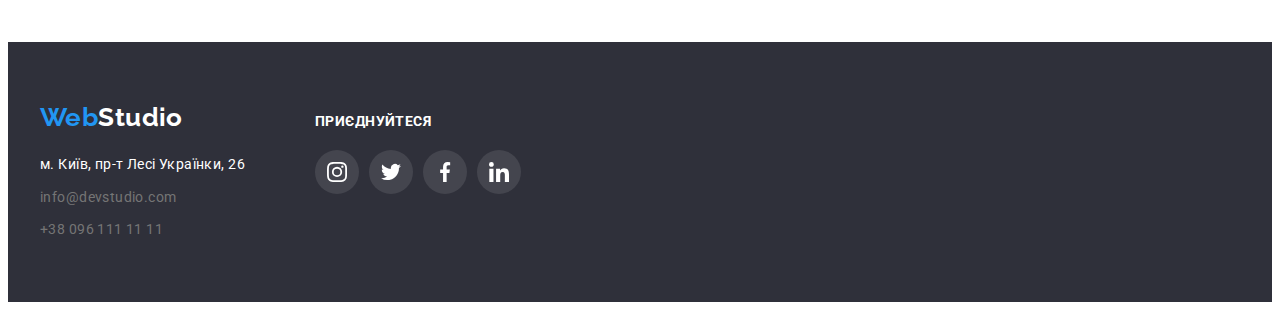
==== commit 2ca30cfe: "exechanche" ====
--- a/portfolio.html
+++ b/portfolio.html
@@ -22,7 +22,7 @@
   </head>
   <body>
     <!--SiteBar-->
-    <header>
+    <header class="border">
       <div class="header-container container">
         <a class="logo list" lang="en" href="/"
           ><span class="logoweb">Web</span>Studio</a
--- a/css/style.css
+++ b/css/style.css
@@ -64,6 +64,10 @@
 
 /* LogoTipe (logo span) */
 
+.border {
+    border-bottom: 1px solid #ECECEC;
+}
+
 .logo {
     color: #000;
     font-family: 'Raleway';
@@ -127,6 +131,7 @@
     line-height: 16px;
     letter-spacing: 0.02em;
 
+    transition: box-shadow 250ms var(--cubic);
 }
 
 .link {
@@ -419,12 +424,12 @@
 
     left: 0;
     bottom: 0;
-    transform: translateY(100px);
+    transform: translateY(0px);
     transition: transform 250ms var(--cubic);
 }
 
 .us-animation:hover .us-work-animation {
-    transform: translateY(0px);
+    transform: translateY(-225px);
 
 }
 
@@ -486,21 +491,6 @@
 .icon-delp {
     color: var(--hero-white);
 
-
-    z-index: 11111;
-
-}
-
-
-.icon-li:hover .icon-soc {
-    fill: currentColor;
-
-    
-}
-
-
-
-.icon-li {
     display: flex;
     align-items: center;
     justify-content: center;
@@ -508,19 +498,32 @@
     height: 44px;
     border-radius: 50%;
     position: relative;
-
-    transition: background-color 250ms var(--cubic);
-
-}
+    
+
+}
+
+
+.icon-li:hover .icon-soc {
+    fill: currentColor;
+
+    
+}
+
+
 
 .icon-li {
 
-}
+    border-radius: 50%;
+    width: 44px;
+    height: 44px;
+    transition: background-color 250ms var(--cubic), border 250ms var(--cubic);
+
+}
+
 
 .icon-li:hover {
     background-color: var(--bacraund-color-button);
     border-radius: 50%;
-
 } 
 
 
@@ -612,16 +615,21 @@
 .addres .addres-ul {
     margin-top: 20px;
     padding: 0;
-}
-
-.addres-ul li:not(:last-child) {
-    margin-bottom: 9px;
-}
+    
+}
+
+
 
 .addres-ul :hover {
     color: var(--bacraund-color-button);
     transition: color 250ms var(--cubic);
 }
+
+.addres-ul li:not(:last-child) {
+    margin-bottom: 9px;
+}
+
+
 
 .str {
     color: var(--hero-white);
@@ -663,6 +671,7 @@
     gap: 10px;
     justify-content: center;
     margin-top: 20px;
+
 }
 
 .icon-li-f:hover .icon-soc {
@@ -672,7 +681,7 @@
 .icon-li-f:hover {
     background-color: var(--bacraund-color-button);
     border-radius: 50%;
-    transition: background-color 250ms var(--cubic);
+    
 }
 
 .icon-li-f {
@@ -684,6 +693,8 @@
     margin-bottom: 30px;
     background: rgba(255, 255, 255, 0.1);
     border-radius: 50%;
+
+    transition: background-color 250ms var(--cubic);
 }
 
 .icon-soc-f {
